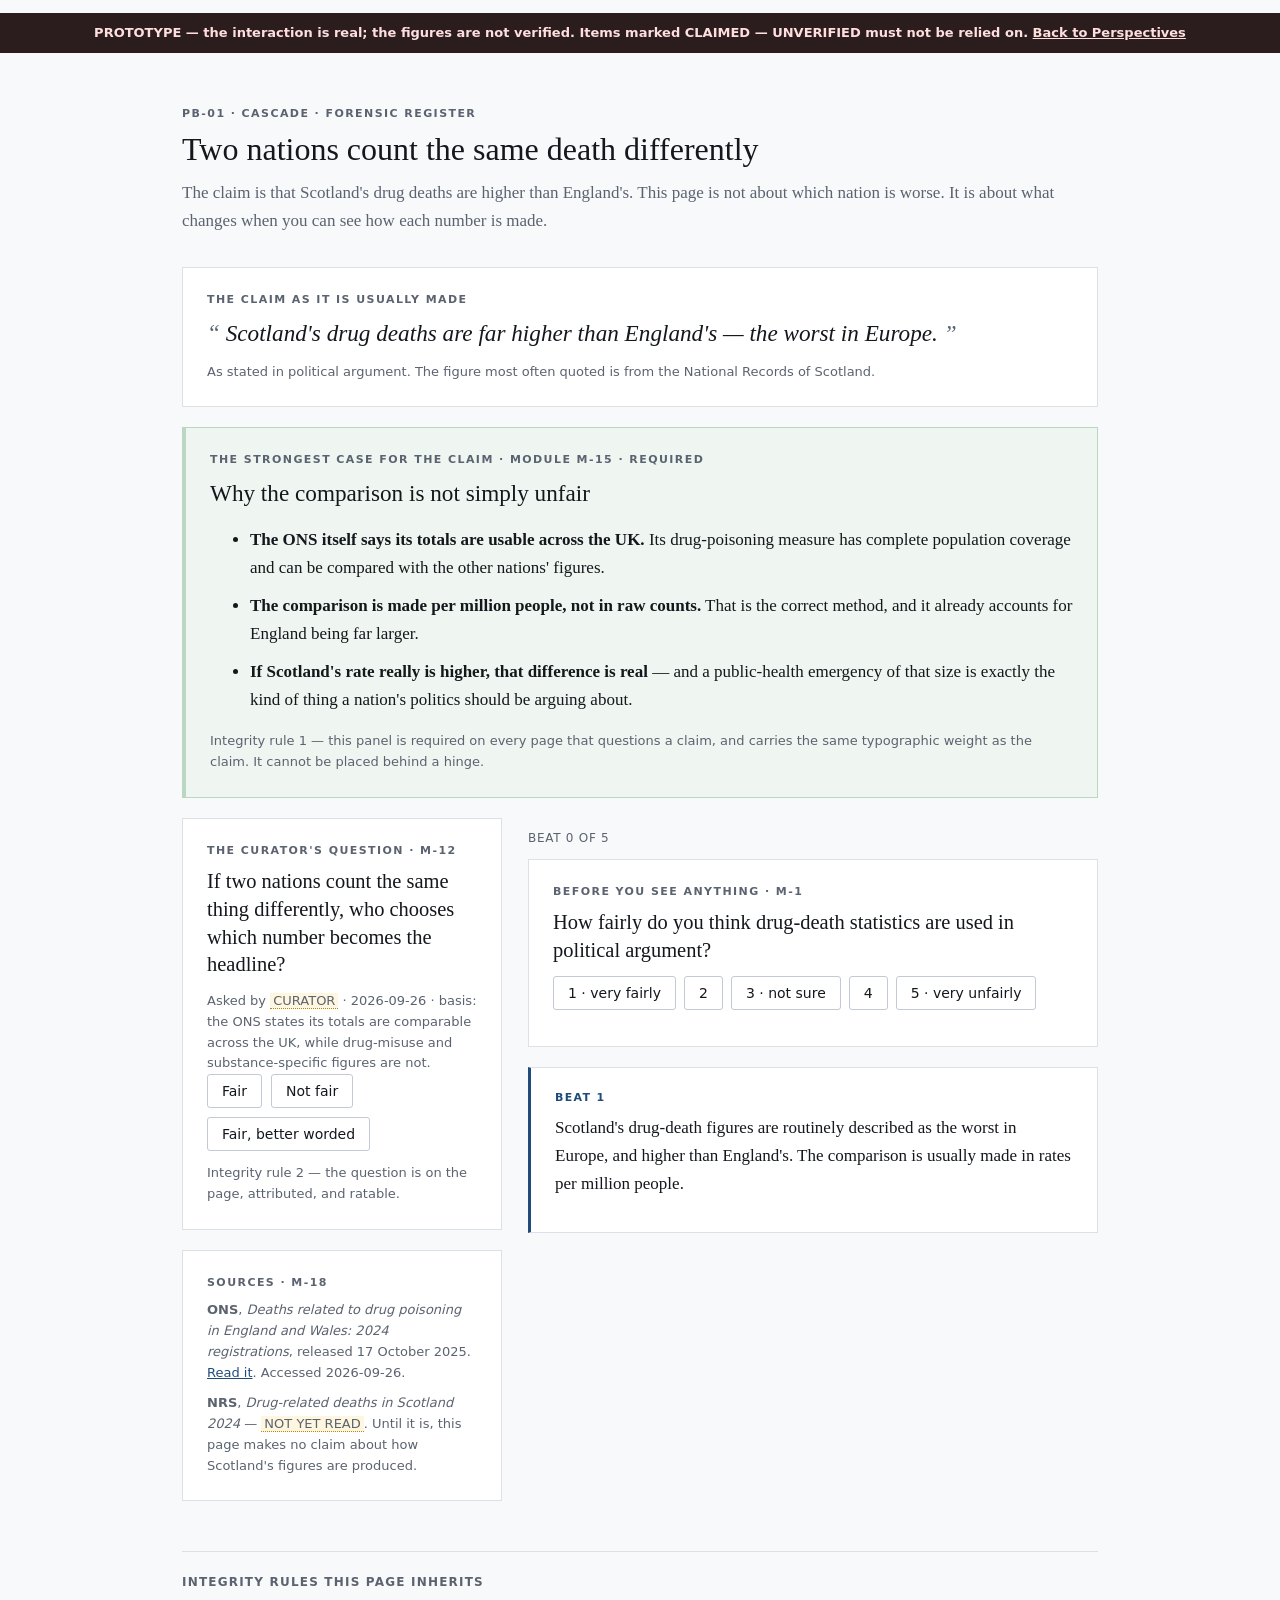
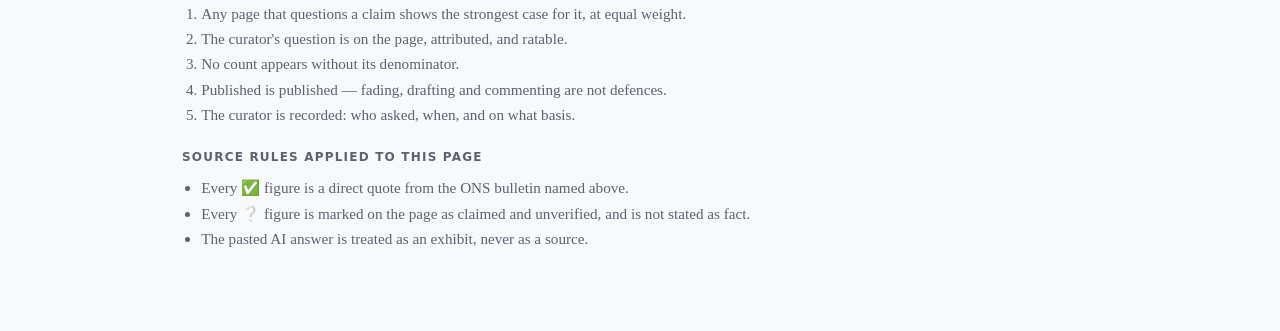
==== topics/drug-deaths.html @ 98c1ed13 "feat: static Perspectives prototype for GitHub Pages Ports the PerspectiveHub brochure landing page " ====
<!DOCTYPE html>
<html lang="en-GB">
<head>
<meta charset="utf-8">
<meta name="viewport" content="width=device-width, initial-scale=1">
<meta name="robots" content="noindex, nofollow">
<title>PB-01 · Cascade mockup — Scotland vs England drug-death recording</title>
<style>
  :root {
    --ink: #14171c; --ink-soft: #5b6370; --paper: #f8f9fb; --card: #ffffff;
    --rule: #dde1e7; --accent: #1f4b7a; --accent-bg: #eef3f9; --warn: #8a5a00;
    --warn-bg: #fff6e0; --counter: #14532d; --counter-bg: #eff6f1;
  }
  * { box-sizing: border-box; }
  body { margin: 0; background: var(--paper); color: var(--ink);
    font: 17px/1.65 Georgia, "Iowan Old Style", "Times New Roman", serif; }
  .mock { background: #2b1d1d; color: #ffdede; text-align: center; padding: 10px 18px;
    font: 600 13px/1.5 ui-sans-serif, system-ui, sans-serif; }
  .wrap { max-width: 60rem; margin: 0 auto; padding: 40px 22px 80px; }
  .kicker { font: 600 11px/1.4 ui-sans-serif, system-ui, sans-serif; letter-spacing: .13em;
    text-transform: uppercase; color: var(--ink-soft); margin: 0 0 10px; }
  h1 { font-size: 2rem; line-height: 1.18; font-weight: 400; margin: 0 0 10px; }
  h2 { font-size: 1.28rem; line-height: 1.35; font-weight: 400; margin: 0 0 12px; }
  .lede { color: var(--ink-soft); margin: 0 0 32px; }
  .block { background: var(--card); border: 1px solid var(--rule); padding: 24px; margin: 0 0 20px; }
  .claim blockquote { margin: 0 0 12px; font-size: 1.45rem; line-height: 1.4; font-style: italic; }
  .claim blockquote::before { content: "\201C"; color: var(--ink-soft); }
  .claim blockquote::after { content: "\201D"; color: var(--ink-soft); }
  .counter { background: var(--counter-bg); border: 1px solid #bcd6c4; border-left-width: 4px; }
  .counter h2 { font-size: 1.45rem; }
  .counter li { margin-bottom: 10px; }
  .cols { display: grid; grid-template-columns: 20rem 1fr; gap: 26px; align-items: start; }
  @media (max-width: 55rem) { .cols { grid-template-columns: 1fr; } }
  aside .block { position: sticky; top: 16px; }
  @media (max-width: 55rem) { aside .block { position: static; } }
  .ph { background: var(--warn-bg); border-bottom: 1px dotted #b8870b; padding: 0 3px; }
  .beat { background: var(--card); border: 1px solid var(--rule); border-left: 3px solid var(--accent);
    padding: 22px 24px; margin: 0 0 16px; }
  .beat[hidden] { display: none; }
  .beat .beat-no { font: 600 11px/1.4 ui-sans-serif, system-ui, sans-serif; letter-spacing: .12em;
    text-transform: uppercase; color: var(--accent); margin: 0 0 8px; }
  .beat p { margin: 0 0 12px; }
  .quote { border-left: 3px solid var(--rule); padding-left: 14px; color: #2a2f38; font-style: italic; }
  .src { font: 400 13px/1.6 ui-sans-serif, system-ui, sans-serif; color: var(--ink-soft); margin: 10px 0 0; }
  .src a { color: var(--accent); }
  .unverified { background: var(--warn-bg); border: 1px solid #e6cf9c; padding: 12px 14px;
    font: 400 13.5px/1.6 ui-sans-serif, system-ui, sans-serif; margin: 12px 0 0; }
  .hinge { background: var(--accent-bg); border: 1px solid #c3d5e8; padding: 18px 20px; margin: 0 0 16px; }
  .hinge[hidden] { display: none; }
  .hinge .hinge-label { font: 600 13px/1.4 ui-sans-serif, system-ui, sans-serif; margin: 0 0 12px; }
  .btns { display: flex; flex-wrap: wrap; gap: 9px; }
  button { font: 500 14px/1 ui-sans-serif, system-ui, sans-serif; padding: 9px 14px; background: #fff;
    color: var(--ink); border: 1px solid #c3cad4; border-radius: 3px; cursor: pointer; }
  button:hover { border-color: var(--ink); }
  button:focus-visible { outline: 2px solid var(--accent); outline-offset: 2px; }
  button[aria-pressed="true"] { background: var(--ink); color: #fff; border-color: var(--ink); }
  .turn { font: 400 13.5px/1.6 ui-sans-serif, system-ui, sans-serif; color: var(--counter);
    margin: 12px 0 0; }
  .progress { font: 500 12px/1.4 ui-sans-serif, system-ui, sans-serif; letter-spacing: .06em;
    text-transform: uppercase; color: var(--ink-soft); }
  .scale { display: flex; flex-wrap: wrap; gap: 8px; align-items: center; }
  .scale span { font: 400 13px/1.5 ui-sans-serif, system-ui, sans-serif; }
  .report { font: 400 14px/1.7 ui-sans-serif, system-ui, sans-serif; color: var(--ink);
    background: var(--card); border: 1px solid var(--rule); padding: 16px 18px; margin: 16px 0 0; }
  footer { border-top: 1px solid var(--rule); margin-top: 30px; padding-top: 22px; }
  footer h3 { font: 600 12px/1.4 ui-sans-serif, system-ui, sans-serif; letter-spacing: .1em;
    text-transform: uppercase; color: var(--ink-soft); margin: 0 0 10px; }
  footer ol, footer ul { margin: 0; padding-left: 1.2rem; color: var(--ink-soft); font-size: .95rem; }
  .out { font: 500 14px/1.4 ui-sans-serif, system-ui, sans-serif; color: var(--counter); margin: 12px 0 0; }
</style>
</head>
<body>

<p class="mock">
  PROTOTYPE — the interaction is real; the figures are not verified. Items marked
  <strong>CLAIMED — UNVERIFIED</strong> must not be relied on.
  <a href="../index.html" style="color:#ffdede">Back to Perspectives</a>
</p>

<div class="wrap">

  <header>
    <p class="kicker">PB-01 · Cascade · Forensic register</p>
    <h1>Two nations count the same death differently</h1>
    <p class="lede">
      The claim is that Scotland's drug deaths are higher than England's. This page is not about which
      nation is worse. It is about what changes when you can see how each number is made.
    </p>
  </header>

  <!-- The claim -->
  <section class="block claim">
    <p class="kicker">The claim as it is usually made</p>
    <blockquote>
      Scotland's drug deaths are far higher than England's — the worst in Europe.
    </blockquote>
    <p class="src">As stated in political argument. The figure most often quoted is from the
      National Records of Scotland.</p>
  </section>

  <!-- Required counter-case, full width, equal weight -->
  <section class="block counter">
    <p class="kicker">The strongest case for the claim · module M-15 · required</p>
    <h2>Why the comparison is not simply unfair</h2>
    <ul>
      <li><strong>The ONS itself says its totals are usable across the UK.</strong> Its drug-poisoning
        measure has complete population coverage and can be compared with the other nations' figures.</li>
      <li><strong>The comparison is made per million people, not in raw counts.</strong> That is the correct
        method, and it already accounts for England being far larger.</li>
      <li><strong>If Scotland's rate really is higher, that difference is real</strong> — and a public-health
        emergency of that size is exactly the kind of thing a nation's politics should be arguing about.</li>
    </ul>
    <p class="src">Integrity rule 1 — this panel is required on every page that questions a claim, and
      carries the same typographic weight as the claim. It cannot be placed behind a hinge.</p>
  </section>

  <div class="cols">

    <!-- Curator's question -->
    <aside>
      <section class="block">
        <p class="kicker">The curator's question · M-12</p>
        <h2>If two nations count the same thing differently, who chooses which number becomes the headline?</h2>
        <p class="src">Asked by <span class="ph">CURATOR</span> · 2026-09-26 ·
          basis: the ONS states its totals are comparable across the UK, while drug-misuse and
          substance-specific figures are not.</p>
        <div class="btns" role="group" aria-label="Was this question fair?">
          <button type="button" data-fair="yes">Fair</button>
          <button type="button" data-fair="no">Not fair</button>
          <button type="button" data-fair="edit">Fair, better worded</button>
        </div>
        <p class="out" id="fair-out" role="status" aria-live="polite"></p>
        <p class="src">Integrity rule 2 — the question is on the page, attributed, and ratable.</p>
      </section>

      <section class="block">
        <p class="kicker">Sources · M-18</p>
        <p class="src">
          <strong>ONS</strong>, <em>Deaths related to drug poisoning in England and Wales: 2024
          registrations</em>, released 17 October 2025.
          <a href="https://www.ons.gov.uk/peoplepopulationandcommunity/birthsdeathsandmarriages/deaths/bulletins/deathsrelatedtodrugpoisoninginenglandandwales/2024registrations">Read it</a>.
          Accessed 2026-09-26.
        </p>
        <p class="src"><strong>NRS</strong>, <em>Drug-related deaths in Scotland 2024</em> —
          <span class="ph">NOT YET READ</span>. Until it is, this page makes no claim about how
          Scotland's figures are produced.</p>
      </section>
    </aside>

    <!-- The Cascade -->
    <main>
      <p class="progress" id="progress" role="status" aria-live="polite">Beat 0 of 5</p>

      <!-- Opening stance -->
      <section class="block" id="stance-a">
        <p class="kicker">Before you see anything · M-1</p>
        <h2>How fairly do you think drug-death statistics are used in political argument?</h2>
        <div class="scale" role="group" aria-label="How fairly are drug-death statistics used">
          <button type="button" data-stance-a="1">1 · very fairly</button>
          <button type="button" data-stance-a="2">2</button>
          <button type="button" data-stance-a="3">3 · not sure</button>
          <button type="button" data-stance-a="4">4</button>
          <button type="button" data-stance-a="5">5 · very unfairly</button>
        </div>
        <p class="out" id="stance-a-out" role="status" aria-live="polite"></p>
      </section>

      <!-- Beat 1 -->
      <section class="beat" id="beat-1">
        <p class="beat-no">Beat 1</p>
        <p>Scotland's drug-death figures are routinely described as the worst in Europe, and higher than
          England's. The comparison is usually made in rates per million people.</p>
      </section>

      <section class="hinge" id="hinge-1" hidden>
        <p class="hinge-label">Hinge 1 — answer to continue</p>
        <p>Before you see how each number is made: is that comparison fair?</p>
        <div class="btns" role="group" aria-label="Is the comparison fair">
          <button type="button" data-turn="h1-fair">Fair</button>
          <button type="button" data-turn="h1-unfair">Not fair</button>
          <button type="button" data-turn="h1-unsure">Not sure yet</button>
        </div>
        <p class="turn" id="turn-1" role="status" aria-live="polite"></p>
      </section>

      <!-- Beat 2 -->
      <section class="beat" id="beat-2" hidden>
        <p class="beat-no">Beat 2 · how the numbers are made</p>
        <p class="quote">"The Office for National Statistics (ONS) does not have access to post-mortem
          reports or toxicology results, so the accuracy of figures depends on the information provided by
          the coroner on the death certificate."</p>
        <p>In England and Wales, what gets recorded about a drug death is whatever the coroner writes on the
          certificate. The ONS does not see the toxicology.</p>
        <p class="src">ONS, section 5 and section 10 (Limitations), 2024 registrations. ✅ verified</p>
      </section>

      <section class="hinge" id="hinge-2" hidden>
        <p class="hinge-label">Hinge 2 — answer to continue</p>
        <p>Does knowing the two nations record deaths differently change how you read the comparison?</p>
        <div class="btns" role="group" aria-label="Does it change how you read it">
          <button type="button" data-turn="h2-yes">Yes</button>
          <button type="button" data-turn="h2-no">No</button>
          <button type="button" data-turn="h2-unsure">Not sure</button>
        </div>
        <p class="turn" id="turn-2" role="status" aria-live="polite"></p>
      </section>

      <!-- Beat 3 -->
      <section class="beat" id="beat-3" hidden>
        <p class="beat-no">Beat 3 · the missing detail</p>
        <p>In 2024, <strong>1,192 deaths (21.4%)</strong> registered in England and Wales had no drug type
          recorded on the coroner's certificate. In those cases the record may say only "drug overdose" or
          "multiple drug toxicity".</p>
        <p>The ONS is explicit about what that means: the <strong>totals</strong> are complete and reliable,
          but the <strong>breakdowns by drug</strong> are undercounts.</p>
        <p class="src">ONS, section 3 and section 5. ✅ verified</p>
        <div class="unverified">
          <strong>CLAIMED — UNVERIFIED.</strong> The argument that Scotland leaves substances unspecified
          in only about 2% of cases comes from the pasted AI answer, not from a publisher. The NRS
          publication has not been read. <strong>This figure must not appear on a live page yet.</strong>
        </div>
      </section>

      <section class="hinge" id="hinge-3" hidden>
        <p class="hinge-label">Hinge 3 — answer to continue</p>
        <p>Which is the bigger problem?</p>
        <div class="btns" role="group" aria-label="Which is the bigger problem">
          <button type="button" data-turn="h3-breakdown">England's breakdown is incomplete</button>
          <button type="button" data-turn="h3-definition">Scotland's headline uses a different definition</button>
          <button type="button" data-turn="h3-both">Both — and the headline hides the choice</button>
        </div>
        <p class="turn" id="turn-3" role="status" aria-live="polite"></p>
      </section>

      <!-- Beat 4 -->
      <section class="beat" id="beat-4" hidden>
        <p class="beat-no">Beat 4 · what the ONS says about comparing</p>
        <p class="quote">"Our drug-poisoning statistics can be used for comparisons across the UK, as our
          measure offers complete population coverage. Figures for drug misuse and individual substances are
          not comparable because of differences in data collection methods and in the death registration
          system."</p>
        <p>So the argument is narrower than it first appears. The <strong>totals</strong> can be compared.
          The <strong>breakdowns</strong> cannot — and a headline usually quotes a breakdown.</p>
        <p class="src">ONS, section 10 (Comparing with other statistics). ✅ verified</p>
      </section>

      <!-- Beat 5 -->
      <section class="beat" id="beat-5" hidden>
        <p class="beat-no">Beat 5 · the second reason the numbers are slippery</p>
        <p>Only <strong>37.2%</strong> of drug-poisoning deaths registered in 2024 actually occurred in 2024.
          The median delay between death and registration was <strong>214 days</strong> in England and
          <strong>279 days</strong> in Wales.</p>
        <p>A figure labelled "2024" is mostly a figure about earlier years. That is a different problem from
          recording method — and the original argument ran the two together.</p>
        <p class="src">ONS, section 6 and section 7. ✅ verified</p>
        <p class="src"><strong>Recording method. Registration timing. Actual mortality.</strong> Three
          separate things. The page does not conclude which nation is worse, because the sources do not
          support a conclusion yet.</p>
      </section>

      <!-- Closing stance -->
      <section class="block" id="stance-b" hidden>
        <p class="kicker">After the page · M-1 · identical wording</p>
        <h2>How fairly do you think drug-death statistics are used in political argument?</h2>
        <div class="scale" role="group" aria-label="How fairly are drug-death statistics used">
          <button type="button" data-stance-b="1">1 · very fairly</button>
          <button type="button" data-stance-b="2">2</button>
          <button type="button" data-stance-b="3">3 · not sure</button>
          <button type="button" data-stance-b="4">4</button>
          <button type="button" data-stance-b="5">5 · very unfairly</button>
        </div>
        <p class="out" id="stance-b-out" role="status" aria-live="polite"></p>
        <div class="report" id="shift" hidden></div>
        <p class="src">The opening and closing questions are worded identically, so the difference measured
          is the page's effect and not a reworded question. Whether to show the shift to the visitor is an
          open decision.</p>
      </section>

      <!-- Capture -->
      <section class="block" id="capture" hidden>
        <p class="kicker">Response capture · M-8</p>
        <h2>Before you go</h2>
        <p>Has your view changed?</p>
        <div class="btns" role="group" aria-label="Has your view changed">
          <button type="button" data-cap="changed">Yes</button>
          <button type="button" data-cap="unchanged">No</button>
        </div>
        <p>Was information revealed here that you had not seen before?</p>
        <div class="btns" role="group" aria-label="New information revealed">
          <button type="button" data-cap="new">Yes</button>
          <button type="button" data-cap="none">No</button>
        </div>
        <p>Do you feel misled by information you were given previously?</p>
        <div class="btns" role="group" aria-label="Feel misled">
          <button type="button" data-cap="misled">Yes — and I can say where it came from</button>
        </div>
        <p class="out" id="cap-out" role="status" aria-live="polite"></p>
        <p class="src">A named source is stored privately by default; only aggregates are published.
          "I feel misled" is a feeling, not a fact, and never enters the accepted state on its own.</p>
      </section>
    </main>
  </div>

  <footer>
    <h3>Integrity rules this page inherits</h3>
    <ol>
      <li>Any page that questions a claim shows the strongest case for it, at equal weight.</li>
      <li>The curator's question is on the page, attributed, and ratable.</li>
      <li>No count appears without its denominator.</li>
      <li>Published is published — fading, drafting and commenting are not defences.</li>
      <li>The curator is recorded: who asked, when, and on what basis.</li>
    </ol>
    <h3 style="margin-top:22px">Source rules applied to this page</h3>
    <ul>
      <li>Every ✅ figure is a direct quote from the ONS bulletin named above.</li>
      <li>Every ❔ figure is marked on the page as claimed and unverified, and is not stated as fact.</li>
      <li>The pasted AI answer is treated as an exhibit, never as a source.</li>
    </ul>
  </footer>
</div>

<script>
  // Mockup only. No backend, no storage, nothing leaves the page.
  var beat = 0, totalBeats = 5;
  var turns = {}, stance = {};

  function show(el) { if (el) el.hidden = false; }
  function progress() {
    document.getElementById('progress').textContent = 'Beat ' + beat + ' of ' + totalBeats;
  }

  function finish() {
    show(document.getElementById('stance-b'));
    show(document.getElementById('capture'));
  }

  function advance(n) {
    show(document.getElementById('beat-' + n));
    var nextHinge = document.getElementById('hinge-' + n);
    if (nextHinge) {
      show(nextHinge);
      beat = Math.max(beat, n);
      progress();
      return;
    }
    // No hinge after this beat: reveal the remaining beats, then close the page.
    for (var i = n + 1; i <= totalBeats; i++) show(document.getElementById('beat-' + i));
    beat = totalBeats;
    progress();
    finish();
  }

  var labels = {
    'h1-fair': 'Recorded: you thought it was fair before seeing how the numbers are made.',
    'h1-unfair': 'Recorded: you thought it was not fair before seeing how the numbers are made.',
    'h1-unsure': 'Recorded: not sure yet.',
    'h2-yes': 'Recorded: recording method changed how you read it.',
    'h2-no': 'Recorded: recording method did not change how you read it.',
    'h2-unsure': 'Recorded: still not sure.',
    'h3-breakdown': "Recorded: England's incomplete breakdown.",
    'h3-definition': "Recorded: Scotland's definition.",
    'h3-both': 'Recorded: both — and that the headline hides the choice.'
  };

  document.querySelectorAll('[data-turn]').forEach(function (btn) {
    btn.addEventListener('click', function () {
      var hinge = btn.closest('.hinge');
      hinge.querySelectorAll('[data-turn]').forEach(function (b) {
        b.setAttribute('aria-pressed', b === btn ? 'true' : 'false');
      });
      var n = hinge.id.replace('hinge-', '');
      turns['h' + n] = btn.dataset.turn;
      document.getElementById('turn-' + n).textContent = labels[btn.dataset.turn];
      advance(Number(n) + 1);
    });
  });

  function recordStance(which, value) {
    var attr = 'data-stance-' + which;
    document.querySelectorAll('[' + attr + ']').forEach(function (b) {
      b.setAttribute('aria-pressed', b.getAttribute(attr) === value ? 'true' : 'false');
    });
    stance[which] = Number(value);
    var out = document.getElementById('stance-' + which + '-out');
    if (out) out.textContent = 'Recorded: ' + value + ' of 5.';
    if (which === 'a') advance(1);
    if (which === 'b' && stance.a) {
      var box = document.getElementById('shift');
      box.hidden = false;
      box.innerHTML = '<strong>Your position, start \u2192 end:</strong> ' + stance.a + ' \u2192 ' +
        stance.b + '. This is your own answer, reported back to you. It is not a score, and it is not ' +
        'compared with anyone else\u2019s.';
    }
  }
  document.querySelectorAll('[data-stance-a]').forEach(function (b) {
    b.addEventListener('click', function () { recordStance('a', b.getAttribute('data-stance-a')); });
  });
  document.querySelectorAll('[data-stance-b]').forEach(function (b) {
    b.addEventListener('click', function () { recordStance('b', b.getAttribute('data-stance-b')); });
  });

  document.querySelectorAll('[data-fair]').forEach(function (b) {
    b.addEventListener('click', function () {
      document.querySelectorAll('[data-fair]').forEach(function (o) {
        o.setAttribute('aria-pressed', o === b ? 'true' : 'false');
      });
      document.getElementById('fair-out').textContent = 'Recorded — the question\u2019s fairness is stored.';
    });
  });

  document.querySelectorAll('[data-cap]').forEach(function (b) {
    b.addEventListener('click', function () {
      var out = document.getElementById('cap-out');
      out.textContent = b.dataset.cap === 'misled'
        ? 'Stored privately. Only aggregates are published.'
        : 'Recorded. In the real page this informs the persuasion statistics \u2014 never shown as a personal score.';
    });
  });

  progress();
</script>
</body>
</html>
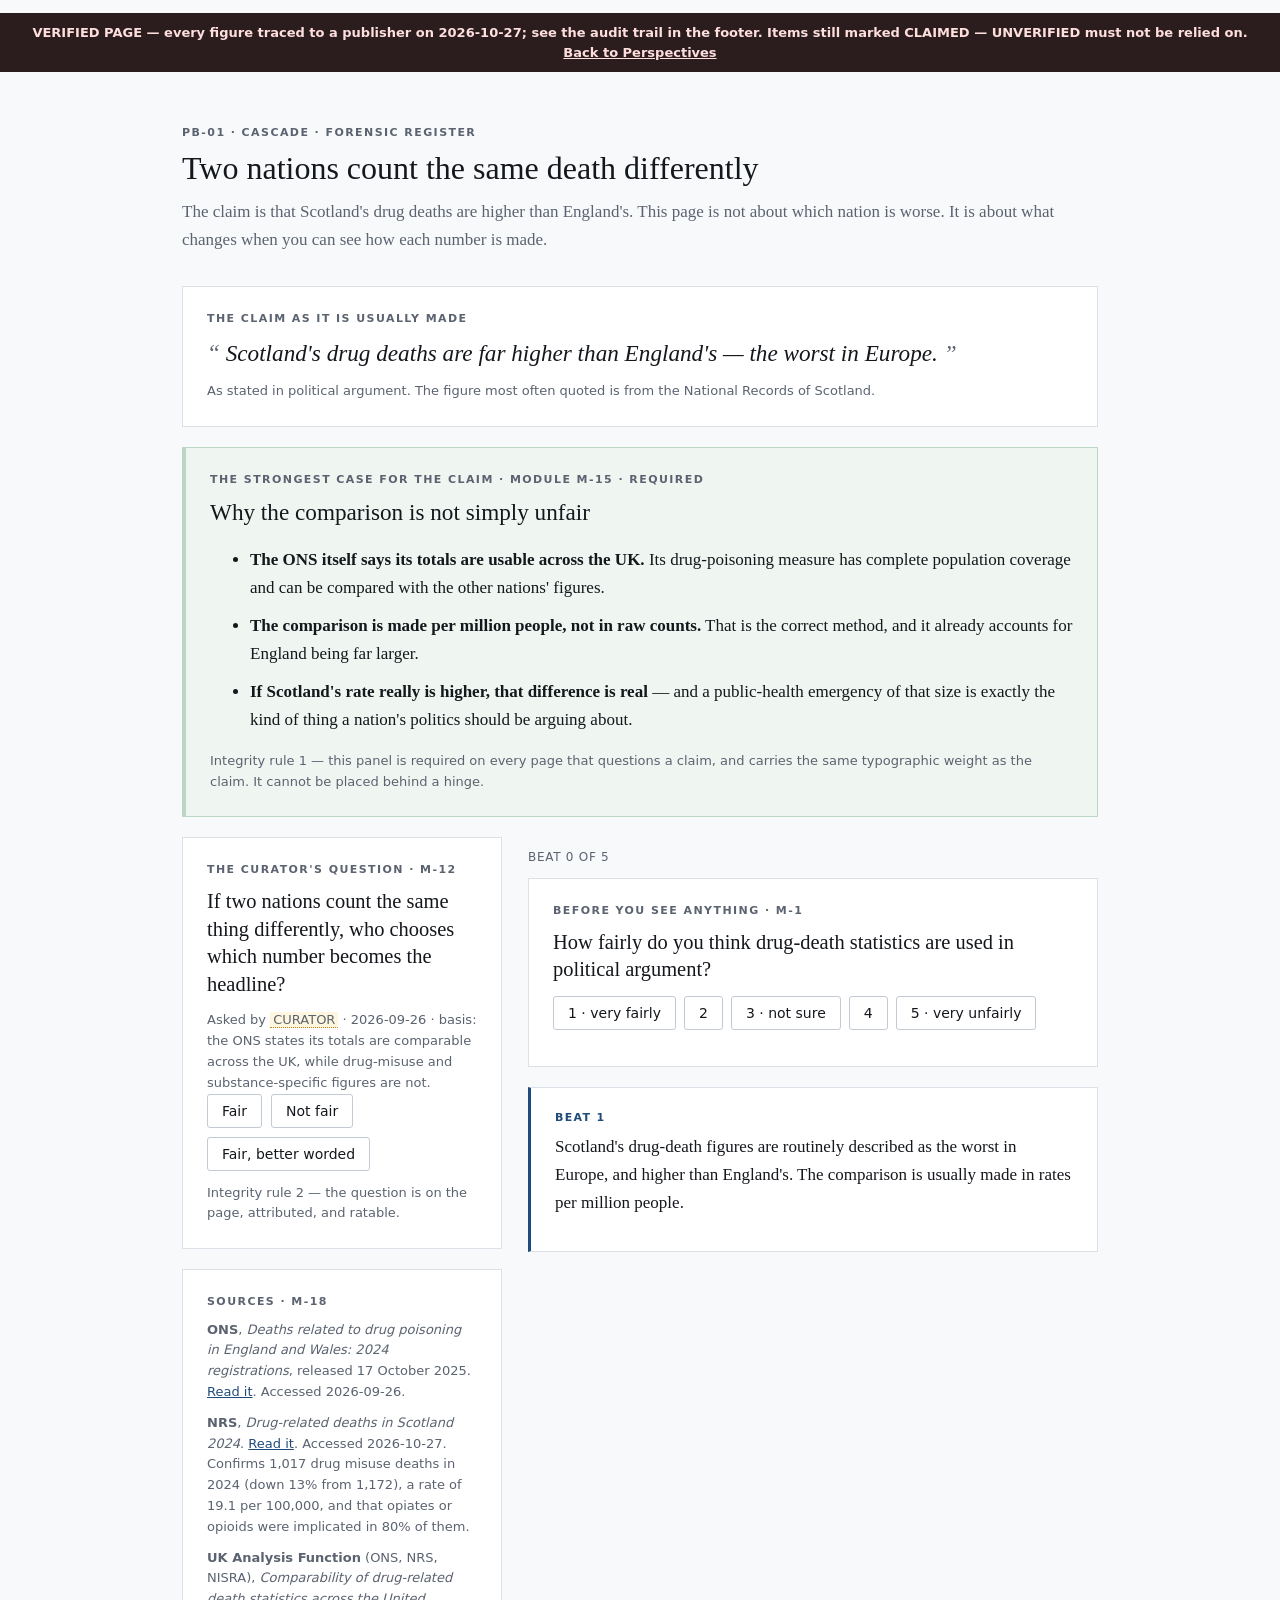
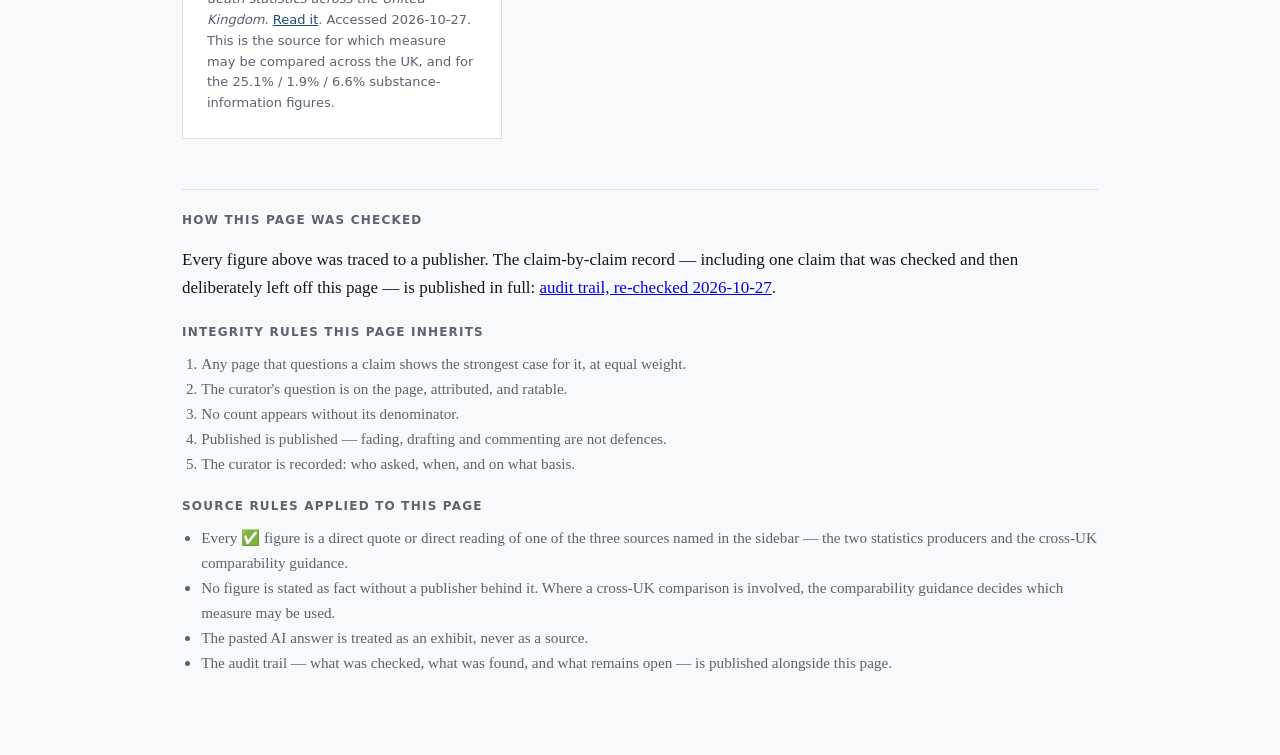
==== commit 9e1e284a: "feat(drug-deaths): verify every figure and publish the audit trail Reads the two outstanding sources" ====
--- a/topics/drug-deaths.html
+++ b/topics/drug-deaths.html
@@ -45,6 +45,15 @@
   .src a { color: var(--accent); }
   .unverified { background: var(--warn-bg); border: 1px solid #e6cf9c; padding: 12px 14px;
     font: 400 13.5px/1.6 ui-sans-serif, system-ui, sans-serif; margin: 12px 0 0; }
+  .verified { background: var(--counter-bg); border: 1px solid #bcd6c4; padding: 12px 14px;
+    font: 400 13.5px/1.6 ui-sans-serif, system-ui, sans-serif; margin: 12px 0 0; }
+  .figures { width: 100%; border-collapse: collapse; margin: 14px 0 0;
+    font: 400 14px/1.5 ui-sans-serif, system-ui, sans-serif; }
+  .figures caption { text-align: left; color: var(--ink-soft); font-size: 12.5px; padding: 0 0 8px; }
+  .figures th, .figures td { border-bottom: 1px solid var(--rule); padding: 8px 10px 8px 0;
+    text-align: left; vertical-align: top; }
+  .figures th { font-weight: 600; color: var(--ink-soft); font-size: 12.5px;
+    letter-spacing: .04em; text-transform: uppercase; }
   .hinge { background: var(--accent-bg); border: 1px solid #c3d5e8; padding: 18px 20px; margin: 0 0 16px; }
   .hinge[hidden] { display: none; }
   .hinge .hinge-label { font: 600 13px/1.4 ui-sans-serif, system-ui, sans-serif; margin: 0 0 12px; }
@@ -72,8 +81,8 @@
 <body>
 
 <p class="mock">
-  PROTOTYPE — the interaction is real; the figures are not verified. Items marked
-  <strong>CLAIMED — UNVERIFIED</strong> must not be relied on.
+  VERIFIED PAGE — every figure traced to a publisher on 2026-10-27; see the audit trail in the footer.
+  Items still marked <strong>CLAIMED — UNVERIFIED</strong> must not be relied on.
   <a href="../index.html" style="color:#ffdede">Back to Perspectives</a>
 </p>
 
@@ -141,9 +150,15 @@
           <a href="https://www.ons.gov.uk/peoplepopulationandcommunity/birthsdeathsandmarriages/deaths/bulletins/deathsrelatedtodrugpoisoninginenglandandwales/2024registrations">Read it</a>.
           Accessed 2026-09-26.
         </p>
-        <p class="src"><strong>NRS</strong>, <em>Drug-related deaths in Scotland 2024</em> —
-          <span class="ph">NOT YET READ</span>. Until it is, this page makes no claim about how
-          Scotland's figures are produced.</p>
+        <p class="src"><strong>NRS</strong>, <em>Drug-related deaths in Scotland 2024</em>.
+          <a href="https://www.nrscotland.gov.uk/publications/drug-related-deaths-in-scotland-2024/">Read it</a>.
+          Accessed 2026-10-27. Confirms 1,017 drug misuse deaths in 2024 (down 13% from 1,172), a rate of
+          19.1 per 100,000, and that opiates or opioids were implicated in 80% of them.</p>
+        <p class="src"><strong>UK Analysis Function</strong> (ONS, NRS, NISRA), <em>Comparability of
+          drug-related death statistics across the United Kingdom</em>.
+          <a href="https://analysisfunction.civilservice.gov.uk/blog/comparability-of-drug-related-death-statistics-across-the-united-kingdom/">Read it</a>.
+          Accessed 2026-10-27. This is the source for which measure may be compared across the UK, and for
+          the 25.1% / 1.9% / 6.6% substance-information figures.</p>
       </section>
     </aside>
 
@@ -214,11 +229,15 @@
         <p>The ONS is explicit about what that means: the <strong>totals</strong> are complete and reliable,
           but the <strong>breakdowns by drug</strong> are undercounts.</p>
         <p class="src">ONS, section 3 and section 5. ✅ verified</p>
-        <div class="unverified">
-          <strong>CLAIMED — UNVERIFIED.</strong> The argument that Scotland leaves substances unspecified
-          in only about 2% of cases comes from the pasted AI answer, not from a publisher. The NRS
-          publication has not been read. <strong>This figure must not appear on a live page yet.</strong>
-        </div>
+        <div class="verified">
+          <strong>NOW VERIFIED — and the gap is wider than the pasted answer claimed.</strong>
+          No information was held on the specific substances involved for <strong>25.1%</strong> of
+          drug-related deaths in England and Wales in 2021, against <strong>1.9%</strong> in Scotland and
+          <strong>6.6%</strong> in Northern Ireland.
+        </div>
+        <p class="src">UK Analysis Function (ONS, NRS, NISRA), <em>Comparability of drug-related death
+          statistics across the United Kingdom</em>, Figure 2. ✅ verified — this is 2021 data, the most
+          recent cross-UK comparison the three statistics producers have published.</p>
       </section>
 
       <section class="hinge" id="hinge-3" hidden>
@@ -234,7 +253,7 @@
 
       <!-- Beat 4 -->
       <section class="beat" id="beat-4" hidden>
-        <p class="beat-no">Beat 4 · what the ONS says about comparing</p>
+        <p class="beat-no">Beat 4 · what the statistics producers say about comparing</p>
         <p class="quote">"Our drug-poisoning statistics can be used for comparisons across the UK, as our
           measure offers complete population coverage. Figures for drug misuse and individual substances are
           not comparable because of differences in data collection methods and in the death registration
@@ -242,6 +261,46 @@
         <p>So the argument is narrower than it first appears. The <strong>totals</strong> can be compared.
           The <strong>breakdowns</strong> cannot — and a headline usually quotes a breakdown.</p>
         <p class="src">ONS, section 10 (Comparing with other statistics). ✅ verified</p>
+
+        <p style="margin-top:18px">But there is a larger problem the argument missed entirely. The two
+          headline numbers are not the same measure.</p>
+
+        <table class="figures">
+          <caption>The two figures usually put side by side — and what each one actually counts</caption>
+          <thead>
+            <tr><th scope="col">Figure</th><th scope="col">What it counts</th><th scope="col">2024</th></tr>
+          </thead>
+          <tbody>
+            <tr>
+              <th scope="row">Scotland (NRS)</th>
+              <td><strong>Drug misuse</strong> deaths — an ACMD definition, a subset of drug poisoning</td>
+              <td>1,017 deaths<br>19.1 per 100,000, age-standardised</td>
+            </tr>
+            <tr>
+              <th scope="row">England and Wales (ONS)</th>
+              <td><strong>Drug poisoning</strong> deaths — the wide definition, including prescription and
+                over-the-counter medicines</td>
+              <td>5,565 deaths<br>93.9 per million</td>
+            </tr>
+          </tbody>
+        </table>
+
+        <p>Those two numbers cannot be divided into each other. Scotland's headline is a <em>subset</em>
+          measure; England and Wales' is the <em>wide</em> measure.</p>
+
+        <p>The cross-UK guidance is explicit: drug poisoning is the measure to use for comparing the
+          nations, and <strong>drug misuse "should not be used for comparisons between UK countries"</strong>.
+          NRS renamed the measure to "drug use" deaths from its 2025 edition, keeping the same definition.</p>
+
+        <div class="verified">
+          <strong>AND THE CLAIM STILL SURVIVES — on the measure that is comparable.</strong>
+          On drug poisoning, Scotland's age-standardised rate has been consistently the highest in the UK
+          and in 2021 was <strong>more than double the rate of any other UK country</strong>. The claim that
+          Scotland's drug deaths are higher than England's is supported. It is the <em>arithmetic usually
+          shown to support it</em> that does not hold.
+        </div>
+        <p class="src">UK Analysis Function, <em>Comparability of drug-related death statistics across the
+          United Kingdom</em> — definitions section, Figure 1 and its commentary. ✅ verified</p>
       </section>
 
       <!-- Beat 5 -->
@@ -254,8 +313,10 @@
           recording method — and the original argument ran the two together.</p>
         <p class="src">ONS, section 6 and section 7. ✅ verified</p>
         <p class="src"><strong>Recording method. Registration timing. Actual mortality.</strong> Three
-          separate things. The page does not conclude which nation is worse, because the sources do not
-          support a conclusion yet.</p>
+          separate things. Each now has an answer: recording differs enough that the breakdowns cannot
+          cross the border (Beats 3–4); registration timing means a figure labelled "2024" is mostly about
+          earlier years (this beat); and actual mortality <em>is</em> higher in Scotland on the comparable
+          measure (Beat 4).</p>
       </section>
 
       <!-- Closing stance -->
@@ -302,7 +363,13 @@
   </div>
 
   <footer>
-    <h3>Integrity rules this page inherits</h3>
+    <h3>How this page was checked</h3>
+    <p>Every figure above was traced to a publisher. The claim-by-claim record — including one claim
+      that was checked and then deliberately left off this page — is published in full:
+      <a href="https://github.com/FifeCIC/project-perspective/blob/main/verification/drug-deaths.md">audit
+      trail, re-checked 2026-10-27</a>.</p>
+
+    <h3 style="margin-top:22px">Integrity rules this page inherits</h3>
     <ol>
       <li>Any page that questions a claim shows the strongest case for it, at equal weight.</li>
       <li>The curator's question is on the page, attributed, and ratable.</li>
@@ -312,9 +379,13 @@
     </ol>
     <h3 style="margin-top:22px">Source rules applied to this page</h3>
     <ul>
-      <li>Every ✅ figure is a direct quote from the ONS bulletin named above.</li>
-      <li>Every ❔ figure is marked on the page as claimed and unverified, and is not stated as fact.</li>
+      <li>Every ✅ figure is a direct quote or direct reading of one of the three sources named in the
+        sidebar — the two statistics producers and the cross-UK comparability guidance.</li>
+      <li>No figure is stated as fact without a publisher behind it. Where a cross-UK comparison is
+        involved, the comparability guidance decides which measure may be used.</li>
       <li>The pasted AI answer is treated as an exhibit, never as a source.</li>
+      <li>The audit trail — what was checked, what was found, and what remains open — is published
+        alongside this page.</li>
     </ul>
   </footer>
 </div>
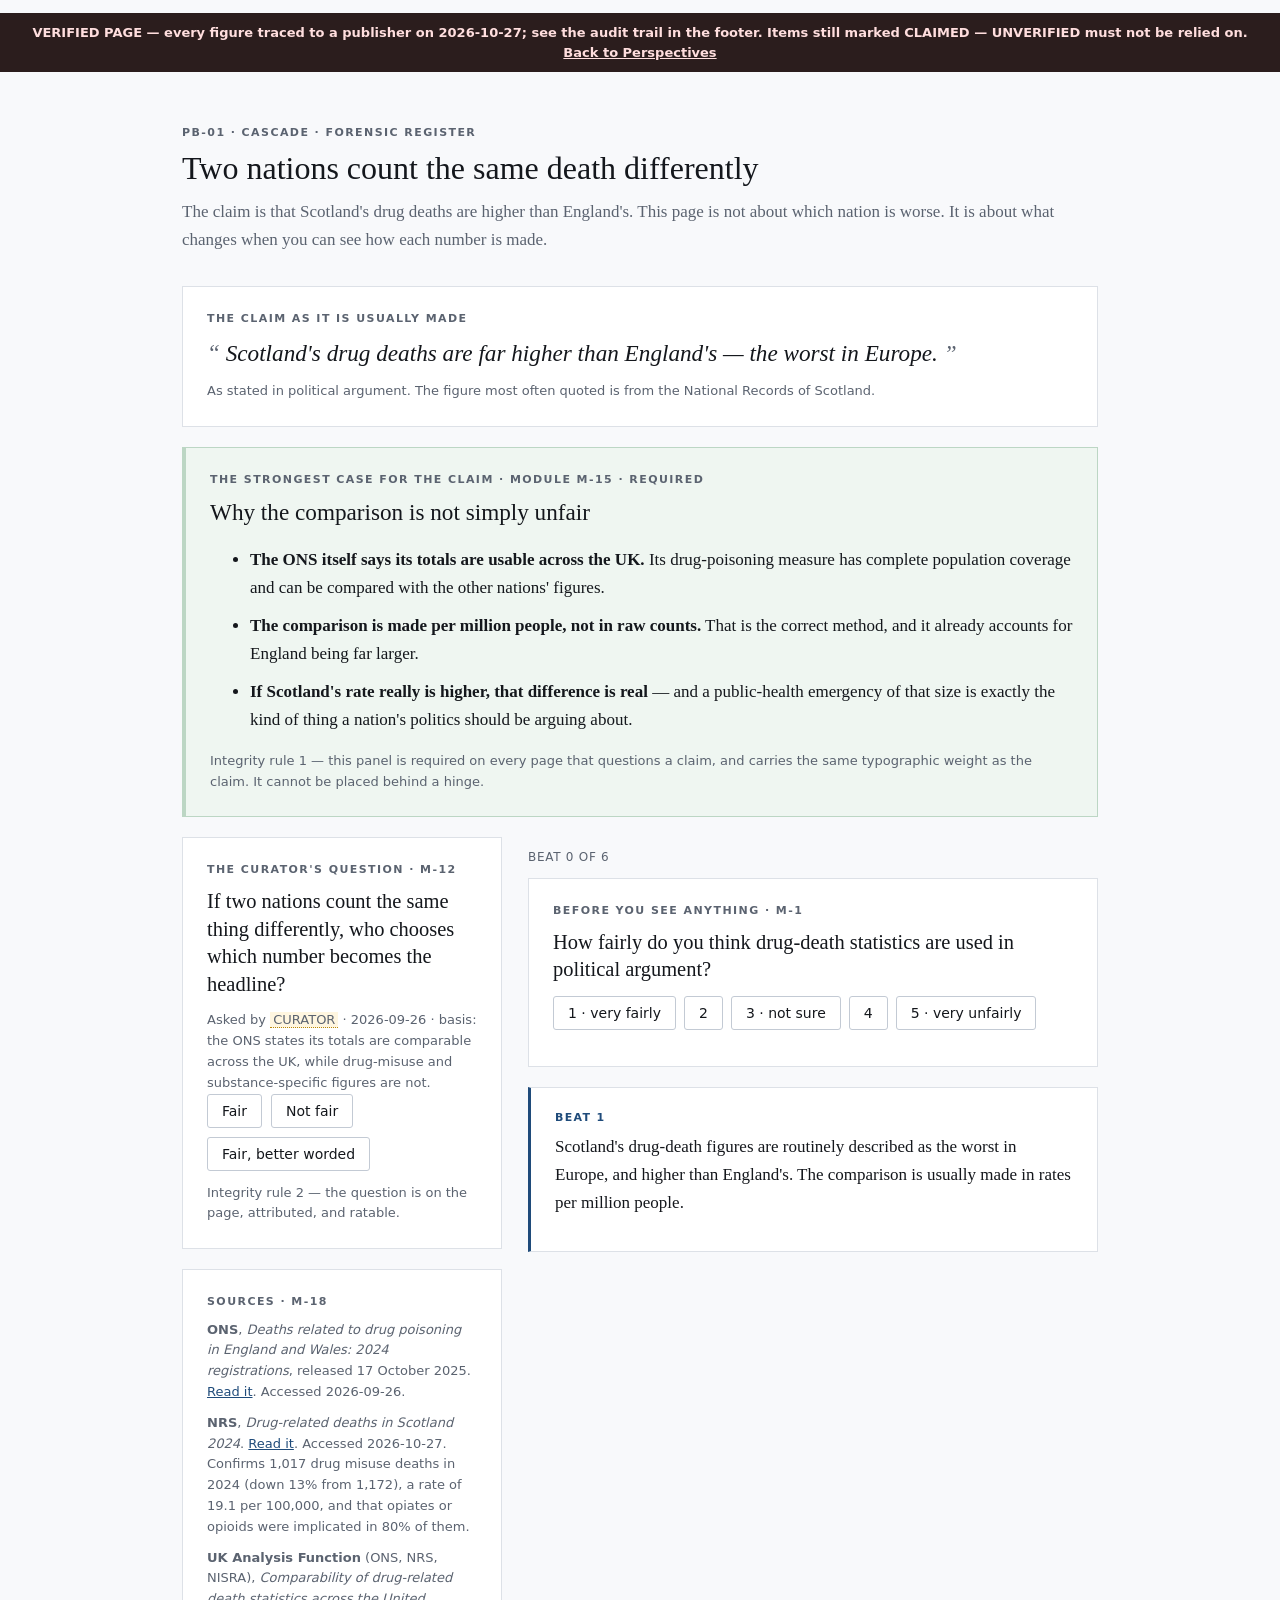
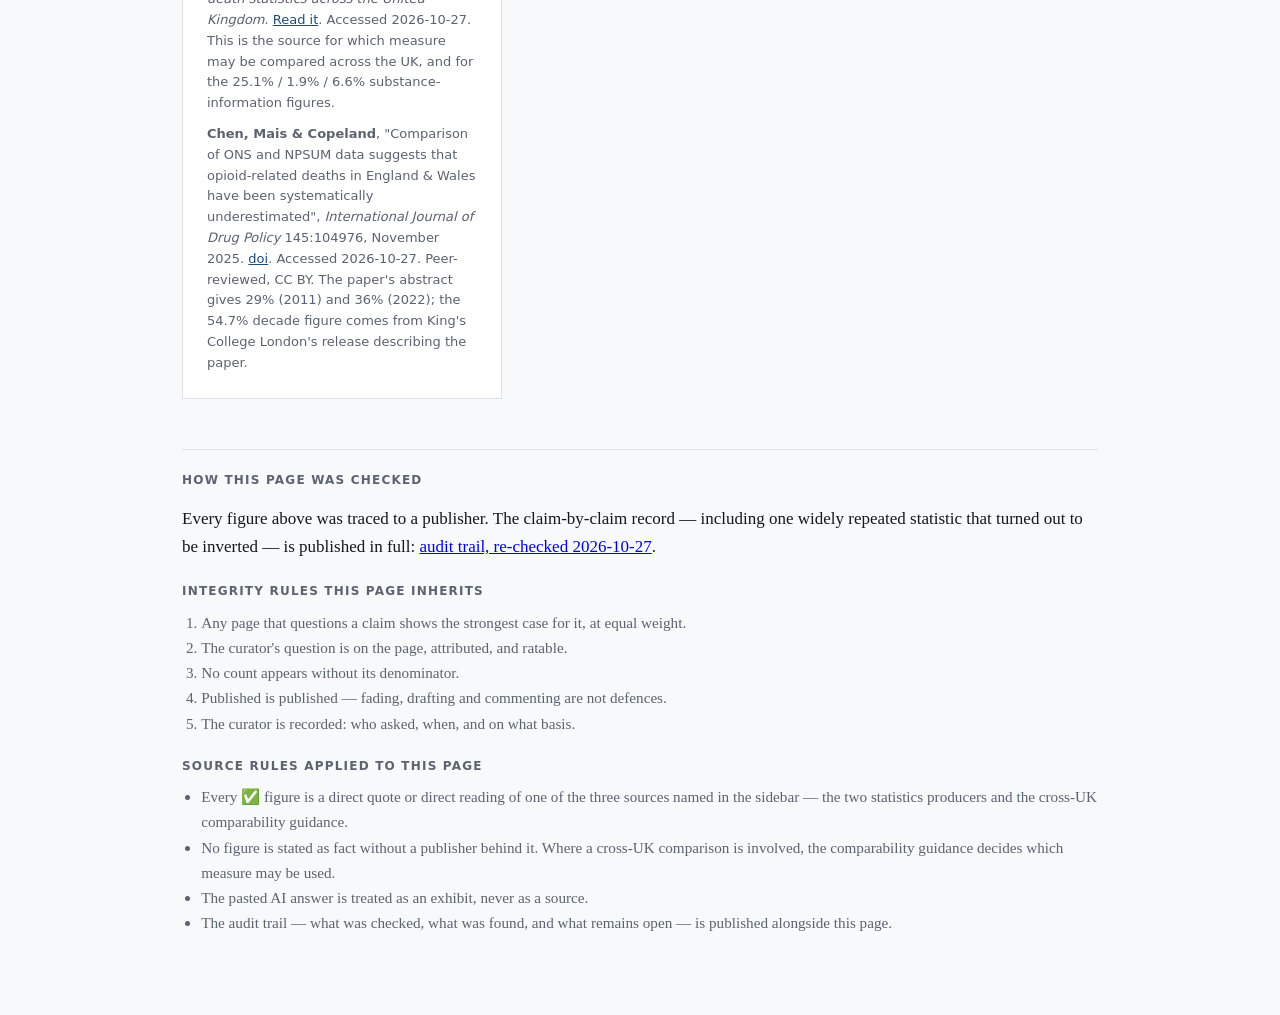
==== commit 7b19f437: "feat(drug-deaths): add Beat 6 - the same error found wearing a citation The KCL/NPSUM opioid claim i" ====
--- a/topics/drug-deaths.html
+++ b/topics/drug-deaths.html
@@ -159,12 +159,18 @@
           <a href="https://analysisfunction.civilservice.gov.uk/blog/comparability-of-drug-related-death-statistics-across-the-united-kingdom/">Read it</a>.
           Accessed 2026-10-27. This is the source for which measure may be compared across the UK, and for
           the 25.1% / 1.9% / 6.6% substance-information figures.</p>
+        <p class="src"><strong>Chen, Mais &amp; Copeland</strong>, "Comparison of ONS and NPSUM data suggests
+          that opioid-related deaths in England &amp; Wales have been systematically underestimated",
+          <em>International Journal of Drug Policy</em> 145:104976, November 2025.
+          <a href="https://doi.org/10.1016/j.drugpo.2025.104976">doi</a>. Accessed 2026-10-27. Peer-reviewed,
+          CC BY. The paper's abstract gives 29% (2011) and 36% (2022); the 54.7% decade figure comes from
+          King's College London's release describing the paper.</p>
       </section>
     </aside>
 
     <!-- The Cascade -->
     <main>
-      <p class="progress" id="progress" role="status" aria-live="polite">Beat 0 of 5</p>
+      <p class="progress" id="progress" role="status" aria-live="polite">Beat 0 of 6</p>
 
       <!-- Opening stance -->
       <section class="block" id="stance-a">
@@ -359,13 +365,58 @@
         <p class="src">A named source is stored privately by default; only aggregates are published.
           "I feel misled" is a feeling, not a fact, and never enters the accepted state on its own.</p>
       </section>
+      <!-- Beat 6 -->
+      <section class="beat" id="beat-6" hidden>
+        <p class="beat-no">Beat 6 · the same error, one more time</p>
+        <p>While checking this page's sources, a second figure turned up in circulation: that opioid
+          deaths are <em>"underestimated by roughly 50–55%, according to King's College London"</em>.</p>
+        <p>The research is real and peer-reviewed. The percentage has been turned inside out.</p>
+
+        <table class="figures">
+          <caption>Chen, Mais and Copeland (2025), England and Wales, 2011–2022</caption>
+          <thead>
+            <tr><th scope="col">Statement</th><th scope="col">Arithmetic</th><th scope="col">True?</th></tr>
+          </thead>
+          <tbody>
+            <tr>
+              <th scope="row">"Opioid deaths were 54.7% higher than recorded"</th>
+              <td>(39,232 − 25,364) ÷ <strong>25,364</strong> = 54.7%</td>
+              <td>✅ what the publisher says</td>
+            </tr>
+            <tr>
+              <th scope="row">"Opioid deaths were underestimated by 50–55%"</th>
+              <td>(39,232 − 25,364) ÷ <strong>39,232</strong> = 35.4%</td>
+              <td>❌ the same gap, divided by the other number</td>
+            </tr>
+          </tbody>
+        </table>
+
+        <p>Both sentences describe the same research. Only one of them is true. About
+          <strong>35%</strong> of opioid deaths went unrecorded — not 50–55%. A "50–55% underestimate"
+          would mean only half of deaths were captured; the paper's estimate is that
+          <strong>around 65% were</strong>.</p>
+
+        <p class="quote">"In 2011, 574 heroin/morphine-related deaths were identified by ONS; while the
+          estimated number was 813… reflecting a 29 % underestimate. By 2022, the underestimate had
+          extended to 36 % (1264 deaths identified by ONS; estimated number 1980…)."</p>
+        <p class="src">Abstract, verbatim. ✅ verified against the published article.</p>
+
+        <div class="verified">
+          <strong>Why this belongs on the page.</strong> This is the page's subject demonstrated a second
+          time — and this time the claim arrived <em>wearing a citation</em>, from a real university, about
+          real peer-reviewed work. A correct source does not make a correct sentence.
+        </div>
+        <p class="src">The 54.7% and the 39,232 / 25,364 totals appear in King's College London's release
+          describing the paper, not in the abstract; the 29% and 36% figures are quoted from the abstract
+          itself. The distinction is recorded in the audit trail. ✅ verified</p>
+      </section>
     </main>
   </div>
 
   <footer>
     <h3>How this page was checked</h3>
-    <p>Every figure above was traced to a publisher. The claim-by-claim record — including one claim
-      that was checked and then deliberately left off this page — is published in full:
+    <p>Every figure above was traced to a publisher. The claim-by-claim record — including one widely
+      repeated statistic that turned out to be inverted — is published in full:
       <a href="https://github.com/FifeCIC/project-perspective/blob/main/verification/drug-deaths.md">audit
       trail, re-checked 2026-10-27</a>.</p>
 
@@ -392,7 +443,7 @@
 
 <script>
   // Mockup only. No backend, no storage, nothing leaves the page.
-  var beat = 0, totalBeats = 5;
+  var beat = 0, totalBeats = 6;
   var turns = {}, stance = {};
 
   function show(el) { if (el) el.hidden = false; }
